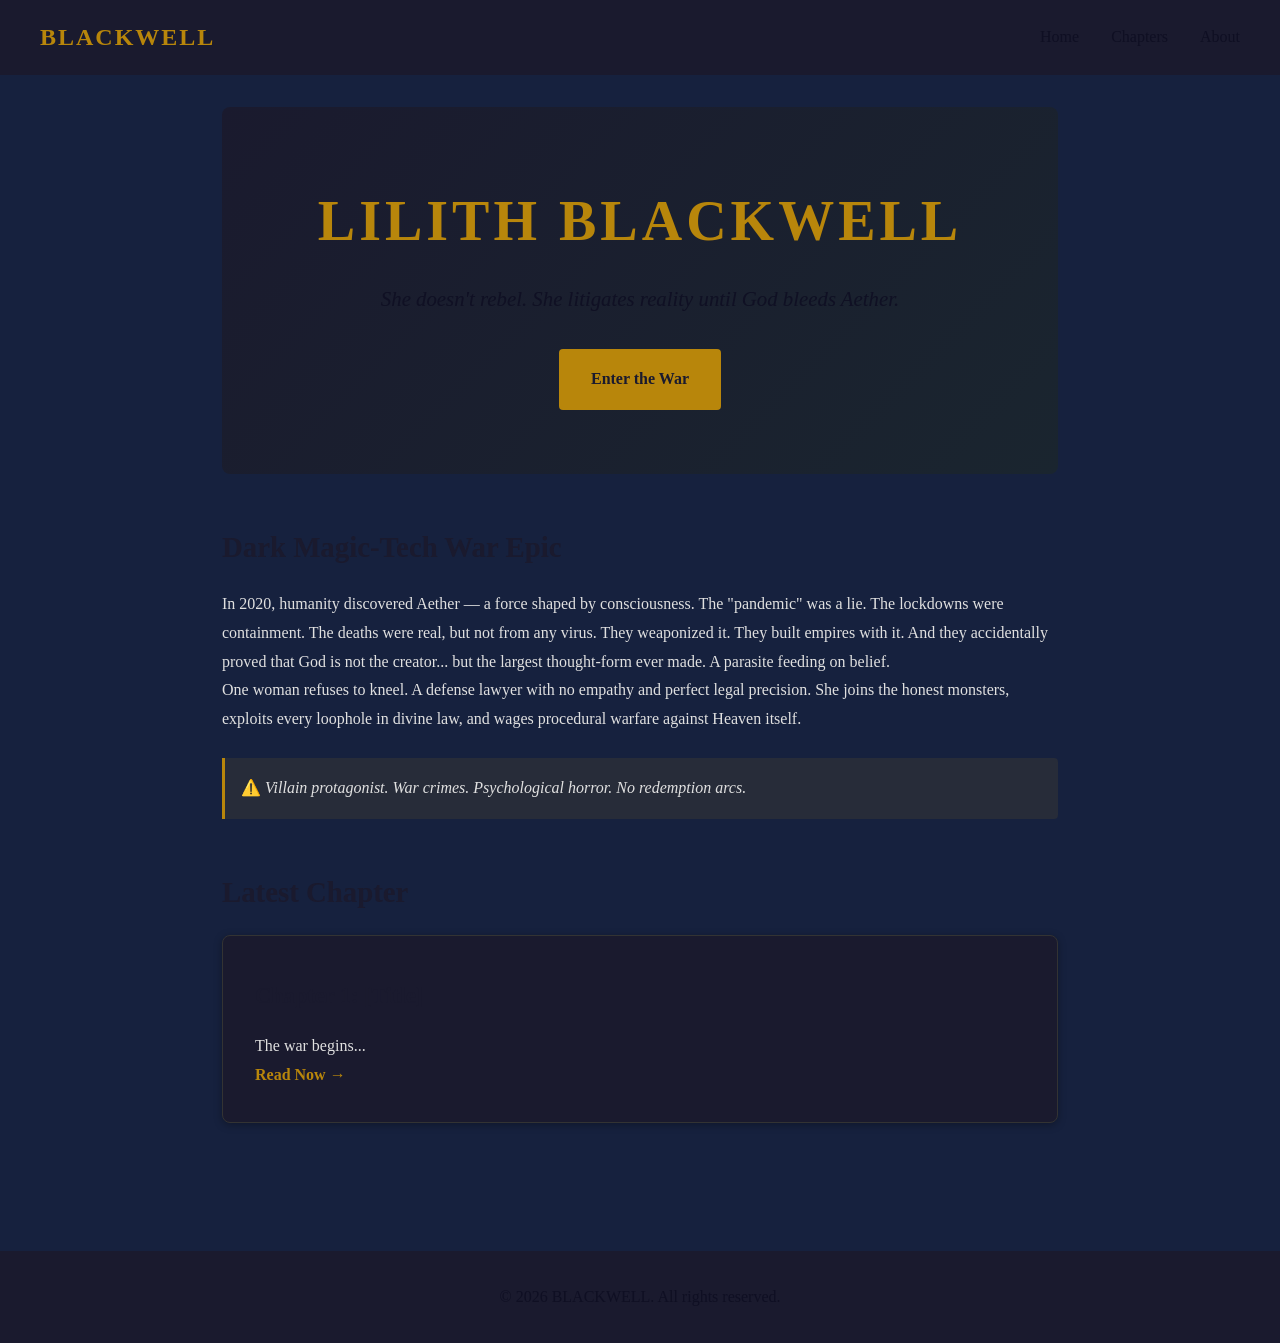
==== index.html @ c575c348 "Revise timeline and context for Aether discovery; update world-building documentation and character " ====
<!DOCTYPE html>
<html lang="en">
<head>
    <meta charset="UTF-8">
    <meta name="viewport" content="width=device-width, initial-scale=1.0">
    <title>LILITH BLACKWELL - Dark Magic-Tech War Epic</title>
    <meta name="description" content="A villain-protagonist saga where a lawyer with no empathy wages procedural warfare against God. Dark fantasy, divine horror, Aether-tech war.">
    <link rel="stylesheet" href="css/style.css">
</head>
<body>
    <header>
        <nav>
            <a href="index.html" class="logo">BLACKWELL</a>
            <ul>
                <li><a href="index.html">Home</a></li>
                <li><a href="chapters.html">Chapters</a></li>
                <li><a href="about.html">About</a></li>
            </ul>
        </nav>
    </header>

    <main>
        <section class="hero">
            <h1>LILITH BLACKWELL</h1>
            <p class="tagline">She doesn't rebel. She litigates reality until God bleeds Aether.</p>
            <a href="chapters.html" class="cta-button">Enter the War</a>
        </section>

        <section class="intro">
            <h2>Dark Magic-Tech War Epic</h2>
            <p>In 2020, humanity discovered Aether — a force shaped by consciousness. The "pandemic" was a lie. The lockdowns were containment. The deaths were real, but not from any virus. They weaponized it. They built empires with it. And they accidentally proved that God is not the creator... but the largest thought-form ever made. A parasite feeding on belief.</p>
            <p>One woman refuses to kneel. A defense lawyer with no empathy and perfect legal precision. She joins the honest monsters, exploits every loophole in divine law, and wages procedural warfare against Heaven itself.</p>
            <p class="warning">⚠️ <em>Villain protagonist. War crimes. Psychological horror. No redemption arcs.</em></p>
        </section>

        <section class="latest-chapter">
            <h2>Latest Chapter</h2>
            <div class="chapter-card">
                <h3>Chapter 1: [Title]</h3>
                <p>The war begins...</p>
                <a href="chapters/chapter-01.html" class="read-link">Read Now →</a>
            </div>
        </section>
    </main>

    <footer>
        <p>&copy; 2026 BLACKWELL. All rights reserved.</p>
    </footer>
</body>
</html>
---- css/style.css ----
/* Reset and Base Styles */
* {
    margin: 0;
    padding: 0;
    box-sizing: border-box;
}

:root {
    --primary-color: #1a1a2e;
    --accent-color: #b8860b;
    --text-color: #e0e0e0;
    --light-bg: #16213e;
    --white: #0f0f23;
    --card-bg: #1a1a2e;
    --border-color: #333;
}

body {
    font-family: 'Georgia', serif;
    line-height: 1.8;
    color: var(--text-color);
    background-color: var(--light-bg);
}

/* Header & Navigation */
header {
    background-color: var(--primary-color);
    padding: 1rem 2rem;
    position: sticky;
    top: 0;
    z-index: 100;
}

nav {
    max-width: 1200px;
    margin: 0 auto;
    display: flex;
    justify-content: space-between;
    align-items: center;
}

.logo {
    font-size: 1.5rem;
    font-weight: bold;
    color: var(--accent-color);
    text-decoration: none;
    letter-spacing: 2px;
}

nav ul {
    display: flex;
    list-style: none;
    gap: 2rem;
}

nav a {
    color: var(--white);
    text-decoration: none;
    transition: color 0.3s;
}

nav a:hover {
    color: var(--accent-color);
}

/* Main Content */
main {
    max-width: 900px;
    margin: 0 auto;
    padding: 2rem;
}

/* Hero Section */
.hero {
    text-align: center;
    padding: 4rem 2rem;
    background: linear-gradient(135deg, var(--primary-color), #1a252f);
    color: var(--white);
    border-radius: 8px;
    margin-bottom: 3rem;
}

.hero h1 {
    font-size: 3.5rem;
    letter-spacing: 4px;
    margin-bottom: 0.5rem;
    color: var(--accent-color);
}

.tagline {
    font-style: italic;
    font-size: 1.3rem;
    margin-bottom: 2rem;
    opacity: 0.9;
}

.cta-button {
    display: inline-block;
    background-color: var(--accent-color);
    color: var(--primary-color);
    padding: 1rem 2rem;
    text-decoration: none;
    border-radius: 4px;
    font-weight: bold;
    transition: transform 0.3s, box-shadow 0.3s;
}

.cta-button:hover {
    transform: translateY(-2px);
    box-shadow: 0 4px 12px rgba(0,0,0,0.3);
}

/* Sections */
section {
    margin-bottom: 3rem;
}

.page-header {
    text-align: center;
    padding: 2rem;
    border-bottom: 2px solid var(--accent-color);
    margin-bottom: 2rem;
}

.page-header h1 {
    color: var(--primary-color);
    font-size: 2.5rem;
}

h2 {
    color: var(--primary-color);
    margin-bottom: 1rem;
    font-size: 1.8rem;
}

/* Chapter Cards */
.chapter-card {
    background: var(--card-bg);
    padding: 2rem;
    border-radius: 8px;
    box-shadow: 0 2px 8px rgba(0,0,0,0.3);
    margin-bottom: 1.5rem;
    transition: transform 0.3s, box-shadow 0.3s;
    border: 1px solid var(--border-color);
}

.chapter-card:hover {
    transform: translateY(-3px);
    box-shadow: 0 4px 16px rgba(184,134,11,0.2);
    border-color: var(--accent-color);
}

.chapter-number {
    color: var(--accent-color);
    font-weight: bold;
    text-transform: uppercase;
    letter-spacing: 1px;
    font-size: 0.9rem;
}

.chapter-card h3 {
    color: var(--primary-color);
    margin: 0.5rem 0 1rem;
    font-size: 1.4rem;
}

.chapter-preview {
    color: #999;
    margin-bottom: 1rem;
}

.read-link {
    color: var(--accent-color);
    text-decoration: none;
    font-weight: bold;
    transition: color 0.3s;
}

.read-link:hover {
    color: var(--primary-color);
}

/* Chapter Content Page */
.chapter-content {
    background: var(--card-bg);
    padding: 3rem;
    border-radius: 8px;
    box-shadow: 0 2px 8px rgba(0,0,0,0.3);
    border: 1px solid var(--border-color);
}

.chapter-content h1 {
    color: var(--primary-color);
    margin-bottom: 0.5rem;
}

.chapter-title {
    color: var(--accent-color);
    font-style: italic;
    font-size: 1.5rem;
    margin-bottom: 2rem;
    padding-bottom: 1rem;
    border-bottom: 1px solid var(--border-color);
}

.chapter-text {
    font-size: 1.1rem;
    text-align: justify;
}

.chapter-text p {
    margin-bottom: 1.5rem;
    text-indent: 2rem;
}

.chapter-text p:first-of-type {
    text-indent: 0;
}

.chapter-text p:first-of-type::first-letter {
    font-size: 3rem;
    float: left;
    line-height: 1;
    padding-right: 0.5rem;
    color: var(--accent-color);
}

/* Chapter Navigation */
.chapter-nav {
    display: flex;
    justify-content: space-between;
    margin-top: 3rem;
    padding-top: 2rem;
    border-top: 1px solid var(--border-color);
}

.chapter-nav a {
    color: var(--primary-color);
    text-decoration: none;
    padding: 0.5rem 1rem;
    border: 1px solid var(--primary-color);
    border-radius: 4px;
    transition: all 0.3s;
}

.chapter-nav a:hover {
    background-color: var(--primary-color);
    color: var(--white);
}

.chapter-nav .disabled {
    opacity: 0.3;
    pointer-events: none;
}

/* About Page */
.about-content {
    background: var(--card-bg);
    padding: 2rem;
    border-radius: 8px;
    box-shadow: 0 2px 8px rgba(0,0,0,0.3);
    border: 1px solid var(--border-color);
}

.about-content h3 {
    color: var(--accent-color);
    margin-top: 1.5rem;
    font-size: 1.2rem;
}

.warning {
    background: rgba(184,134,11,0.1);
    border-left: 3px solid var(--accent-color);
    padding: 1rem;
    margin: 1.5rem 0;
    border-radius: 0 4px 4px 0;
}

.about-content h2 {
    margin-top: 2rem;
}

.about-content h2:first-child {
    margin-top: 0;
}

.about-content p {
    margin-bottom: 1rem;
}

/* Footer */
footer {
    text-align: center;
    padding: 2rem;
    background-color: var(--primary-color);
    color: var(--white);
    margin-top: 3rem;
}

/* Responsive Design */
@media (max-width: 768px) {
    nav {
        flex-direction: column;
        gap: 1rem;
    }

    nav ul {
        gap: 1rem;
    }

    .hero h1 {
        font-size: 2.5rem;
    }

    main {
        padding: 1rem;
    }

    .chapter-content {
        padding: 1.5rem;
    }
}
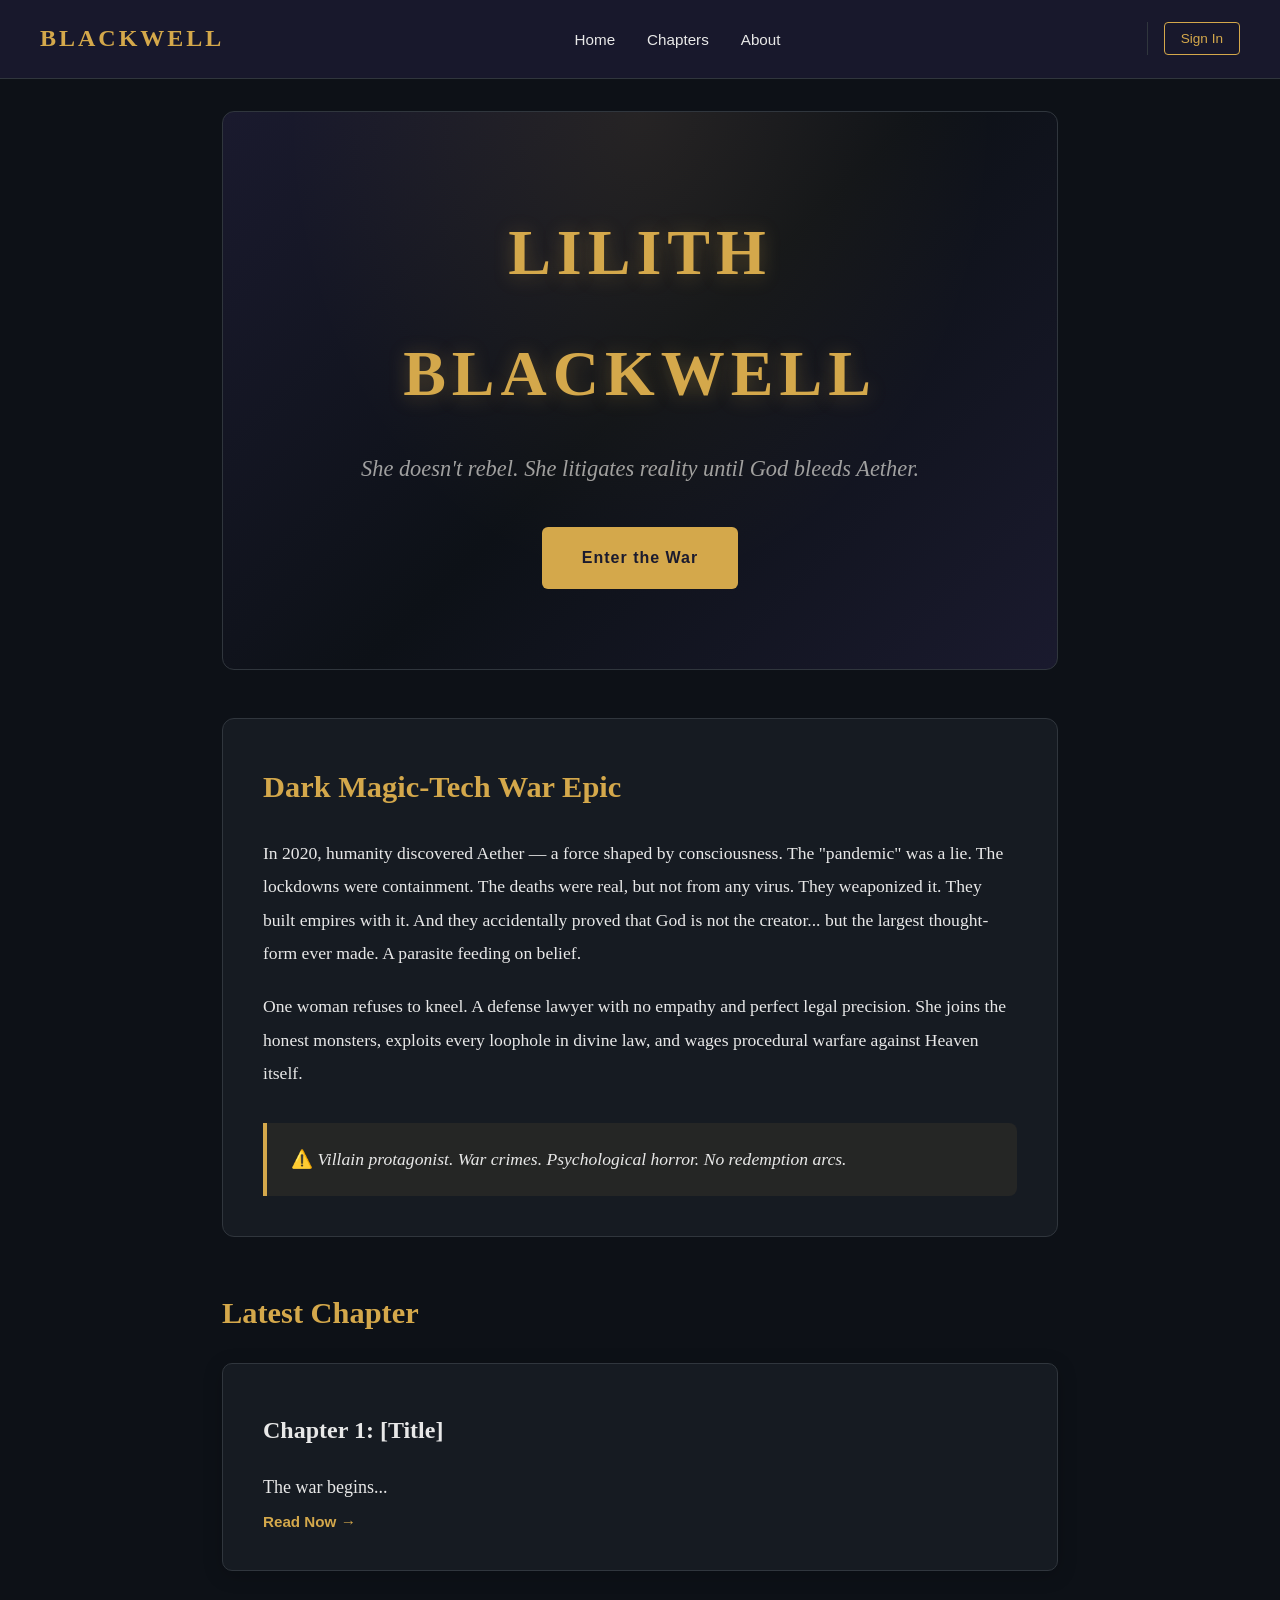
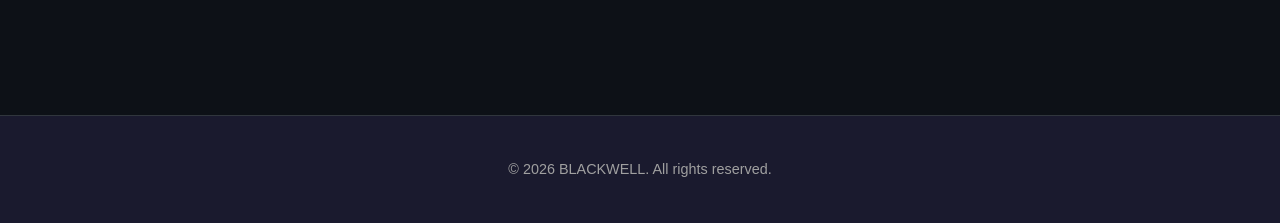
==== commit 2a05d184: "feat: Implement user authentication with Google Sign-In and Firebase integration - Added Firebase co" ====
--- a/index.html
+++ b/index.html
@@ -16,6 +16,13 @@
                 <li><a href="chapters.html">Chapters</a></li>
                 <li><a href="about.html">About</a></li>
             </ul>
+            <div class="nav-auth">
+                <div id="user-info">
+                    <img id="user-avatar" src="" alt="User">
+                    <span id="user-name"></span>
+                </div>
+                <button id="auth-button">Sign In</button>
+            </div>
         </nav>
     </header>
 
@@ -46,5 +53,9 @@
     <footer>
         <p>&copy; 2026 BLACKWELL. All rights reserved.</p>
     </footer>
+
+    <!-- Firebase & Auth Scripts -->
+    <script type="module" src="js/firebase-config.js"></script>
+    <script type="module" src="js/auth.js"></script>
 </body>
 </html>
--- a/css/style.css
+++ b/css/style.css
@@ -7,19 +7,43 @@
 
 :root {
     --primary-color: #1a1a2e;
-    --accent-color: #b8860b;
-    --text-color: #e0e0e0;
-    --light-bg: #16213e;
-    --white: #0f0f23;
-    --card-bg: #1a1a2e;
-    --border-color: #333;
-}
+    --primary-light: #252547;
+    --accent-color: #d4a84b;
+    --accent-hover: #e6c56c;
+    --text-color: #e8e8e8;
+    --text-muted: #a0a0a0;
+    --light-bg: #0d1117;
+    --white: #f5f5f5;
+    --card-bg: #161b22;
+    --border-color: #30363d;
+    --success-color: #3fb950;
+    --error-color: #f85149;
+    --warning-color: #d29922;
+    
+    /* Typography - Improved readability */
+    --font-body: 'Crimson Pro', 'Georgia', 'Times New Roman', serif;
+    --font-heading: 'Playfair Display', 'Georgia', serif;
+    --font-ui: 'Inter', -apple-system, BlinkMacSystemFont, 'Segoe UI', sans-serif;
+    
+    /* Spacing */
+    --spacing-xs: 0.25rem;
+    --spacing-sm: 0.5rem;
+    --spacing-md: 1rem;
+    --spacing-lg: 2rem;
+    --spacing-xl: 4rem;
+}
+
+/* Import Google Fonts */
+@import url('https://fonts.googleapis.com/css2?family=Crimson+Pro:ital,wght@0,400;0,500;0,600;1,400;1,500&family=Inter:wght@400;500;600&family=Playfair+Display:ital,wght@0,600;0,700;1,600&display=swap');
 
 body {
-    font-family: 'Georgia', serif;
-    line-height: 1.8;
+    font-family: var(--font-body);
+    font-size: 1.125rem;
+    line-height: 1.9;
     color: var(--text-color);
     background-color: var(--light-bg);
+    -webkit-font-smoothing: antialiased;
+    -moz-osx-font-smoothing: grayscale;
 }
 
 /* Header & Navigation */
@@ -29,6 +53,9 @@
     position: sticky;
     top: 0;
     z-index: 100;
+    border-bottom: 1px solid var(--border-color);
+    backdrop-filter: blur(10px);
+    background-color: rgba(26, 26, 46, 0.95);
 }
 
 nav {
@@ -40,27 +67,82 @@
 }
 
 .logo {
+    font-family: var(--font-heading);
     font-size: 1.5rem;
-    font-weight: bold;
+    font-weight: 700;
     color: var(--accent-color);
     text-decoration: none;
-    letter-spacing: 2px;
+    letter-spacing: 3px;
 }
 
 nav ul {
     display: flex;
     list-style: none;
     gap: 2rem;
+    align-items: center;
 }
 
 nav a {
-    color: var(--white);
+    font-family: var(--font-ui);
+    font-size: 0.95rem;
+    color: var(--text-color);
     text-decoration: none;
     transition: color 0.3s;
+    font-weight: 500;
 }
 
 nav a:hover {
     color: var(--accent-color);
+}
+
+/* Auth UI in Nav */
+.nav-auth {
+    display: flex;
+    align-items: center;
+    gap: 1rem;
+    margin-left: 1rem;
+    padding-left: 1rem;
+    border-left: 1px solid var(--border-color);
+}
+
+#user-info {
+    display: none;
+    align-items: center;
+    gap: 0.5rem;
+}
+
+#user-avatar {
+    width: 32px;
+    height: 32px;
+    border-radius: 50%;
+    border: 2px solid var(--accent-color);
+}
+
+#user-name {
+    font-family: var(--font-ui);
+    font-size: 0.85rem;
+    color: var(--text-muted);
+    max-width: 100px;
+    overflow: hidden;
+    text-overflow: ellipsis;
+    white-space: nowrap;
+}
+
+#auth-button {
+    font-family: var(--font-ui);
+    font-size: 0.85rem;
+    padding: 0.5rem 1rem;
+    background: transparent;
+    border: 1px solid var(--accent-color);
+    color: var(--accent-color);
+    border-radius: 4px;
+    cursor: pointer;
+    transition: all 0.3s;
+}
+
+#auth-button:hover {
+    background: var(--accent-color);
+    color: var(--primary-color);
 }
 
 /* Main Content */
@@ -73,41 +155,66 @@
 /* Hero Section */
 .hero {
     text-align: center;
-    padding: 4rem 2rem;
-    background: linear-gradient(135deg, var(--primary-color), #1a252f);
+    padding: 5rem 3rem;
+    background: linear-gradient(135deg, var(--primary-color) 0%, #0d1117 50%, #1a1a2e 100%);
     color: var(--white);
-    border-radius: 8px;
+    border-radius: 12px;
     margin-bottom: 3rem;
+    border: 1px solid var(--border-color);
+    position: relative;
+    overflow: hidden;
+}
+
+.hero::before {
+    content: '';
+    position: absolute;
+    top: 0;
+    left: 0;
+    right: 0;
+    bottom: 0;
+    background: radial-gradient(ellipse at top, rgba(212, 168, 75, 0.1) 0%, transparent 60%);
+    pointer-events: none;
 }
 
 .hero h1 {
-    font-size: 3.5rem;
-    letter-spacing: 4px;
-    margin-bottom: 0.5rem;
-    color: var(--accent-color);
+    font-family: var(--font-heading);
+    font-size: 4rem;
+    letter-spacing: 6px;
+    margin-bottom: 1rem;
+    color: var(--accent-color);
+    text-shadow: 0 2px 20px rgba(212, 168, 75, 0.3);
+    position: relative;
 }
 
 .tagline {
     font-style: italic;
-    font-size: 1.3rem;
-    margin-bottom: 2rem;
-    opacity: 0.9;
+    font-size: 1.4rem;
+    margin-bottom: 2.5rem;
+    color: var(--text-muted);
+    max-width: 600px;
+    margin-left: auto;
+    margin-right: auto;
+    line-height: 1.6;
 }
 
 .cta-button {
     display: inline-block;
+    font-family: var(--font-ui);
     background-color: var(--accent-color);
     color: var(--primary-color);
-    padding: 1rem 2rem;
+    padding: 1rem 2.5rem;
     text-decoration: none;
-    border-radius: 4px;
-    font-weight: bold;
-    transition: transform 0.3s, box-shadow 0.3s;
+    border-radius: 6px;
+    font-weight: 600;
+    font-size: 1rem;
+    transition: all 0.3s ease;
+    letter-spacing: 1px;
 }
 
 .cta-button:hover {
-    transform: translateY(-2px);
-    box-shadow: 0 4px 12px rgba(0,0,0,0.3);
+    transform: translateY(-3px);
+    box-shadow: 0 8px 25px rgba(212, 168, 75, 0.4);
+    background-color: var(--accent-hover);
 }
 
 /* Sections */
@@ -115,102 +222,170 @@
     margin-bottom: 3rem;
 }
 
+.intro {
+    background: var(--card-bg);
+    padding: 2.5rem;
+    border-radius: 12px;
+    border: 1px solid var(--border-color);
+}
+
+.intro p {
+    margin-bottom: 1.25rem;
+    font-size: 1.1rem;
+    line-height: 1.9;
+}
+
+.intro p:last-child {
+    margin-bottom: 0;
+}
+
 .page-header {
     text-align: center;
-    padding: 2rem;
+    padding: 2.5rem;
     border-bottom: 2px solid var(--accent-color);
-    margin-bottom: 2rem;
+    margin-bottom: 2.5rem;
 }
 
 .page-header h1 {
-    color: var(--primary-color);
-    font-size: 2.5rem;
+    font-family: var(--font-heading);
+    color: var(--accent-color);
+    font-size: 2.8rem;
+    letter-spacing: 3px;
+}
+
+.page-header p {
+    color: var(--text-muted);
+    margin-top: 0.75rem;
+    font-size: 1.1rem;
 }
 
 h2 {
-    color: var(--primary-color);
-    margin-bottom: 1rem;
-    font-size: 1.8rem;
+    font-family: var(--font-heading);
+    color: var(--accent-color);
+    margin-bottom: 1.25rem;
+    font-size: 1.9rem;
+}
+
+.book-title {
+    color: var(--accent-color);
+    font-size: 1.4rem;
+    margin-bottom: 1.5rem;
+    padding-bottom: 0.75rem;
+    border-bottom: 1px solid var(--border-color);
 }
 
 /* Chapter Cards */
 .chapter-card {
     background: var(--card-bg);
-    padding: 2rem;
-    border-radius: 8px;
-    box-shadow: 0 2px 8px rgba(0,0,0,0.3);
+    padding: 2rem 2.5rem;
+    border-radius: 10px;
+    box-shadow: 0 4px 20px rgba(0, 0, 0, 0.2);
     margin-bottom: 1.5rem;
-    transition: transform 0.3s, box-shadow 0.3s;
-    border: 1px solid var(--border-color);
+    transition: all 0.3s ease;
+    border: 1px solid var(--border-color);
+    position: relative;
 }
 
 .chapter-card:hover {
-    transform: translateY(-3px);
-    box-shadow: 0 4px 16px rgba(184,134,11,0.2);
+    transform: translateY(-4px);
+    box-shadow: 0 8px 30px rgba(212, 168, 75, 0.15);
     border-color: var(--accent-color);
 }
 
+.chapter-card::before {
+    content: '';
+    position: absolute;
+    left: 0;
+    top: 0;
+    bottom: 0;
+    width: 4px;
+    background: var(--accent-color);
+    border-radius: 10px 0 0 10px;
+    opacity: 0;
+    transition: opacity 0.3s;
+}
+
+.chapter-card:hover::before {
+    opacity: 1;
+}
+
 .chapter-number {
-    color: var(--accent-color);
-    font-weight: bold;
+    font-family: var(--font-ui);
+    color: var(--accent-color);
+    font-weight: 600;
     text-transform: uppercase;
-    letter-spacing: 1px;
-    font-size: 0.9rem;
+    letter-spacing: 2px;
+    font-size: 0.85rem;
 }
 
 .chapter-card h3 {
-    color: var(--primary-color);
-    margin: 0.5rem 0 1rem;
-    font-size: 1.4rem;
+    font-family: var(--font-heading);
+    color: var(--text-color);
+    margin: 0.75rem 0 1rem;
+    font-size: 1.5rem;
 }
 
 .chapter-preview {
-    color: #999;
-    margin-bottom: 1rem;
+    color: var(--text-muted);
+    margin-bottom: 1.25rem;
+    font-size: 1rem;
+    line-height: 1.7;
 }
 
 .read-link {
+    font-family: var(--font-ui);
     color: var(--accent-color);
     text-decoration: none;
-    font-weight: bold;
-    transition: color 0.3s;
+    font-weight: 600;
+    font-size: 0.95rem;
+    transition: all 0.3s;
+    display: inline-flex;
+    align-items: center;
+    gap: 0.5rem;
 }
 
 .read-link:hover {
-    color: var(--primary-color);
+    color: var(--accent-hover);
+    gap: 0.75rem;
 }
 
 /* Chapter Content Page */
 .chapter-content {
     background: var(--card-bg);
-    padding: 3rem;
-    border-radius: 8px;
-    box-shadow: 0 2px 8px rgba(0,0,0,0.3);
+    padding: 3.5rem 4rem;
+    border-radius: 12px;
+    box-shadow: 0 4px 30px rgba(0, 0, 0, 0.3);
     border: 1px solid var(--border-color);
 }
 
 .chapter-content h1 {
-    color: var(--primary-color);
-    margin-bottom: 0.5rem;
+    font-family: var(--font-heading);
+    color: var(--accent-color);
+    margin-bottom: 0.75rem;
+    font-size: 2.5rem;
+    text-align: center;
 }
 
 .chapter-title {
-    color: var(--accent-color);
+    font-family: var(--font-heading);
+    color: var(--text-muted);
     font-style: italic;
-    font-size: 1.5rem;
-    margin-bottom: 2rem;
-    padding-bottom: 1rem;
+    font-size: 1.6rem;
+    margin-bottom: 2.5rem;
+    padding-bottom: 1.5rem;
     border-bottom: 1px solid var(--border-color);
+    text-align: center;
 }
 
 .chapter-text {
-    font-size: 1.1rem;
+    font-size: 1.15rem;
     text-align: justify;
+    hyphens: auto;
 }
 
 .chapter-text p {
-    margin-bottom: 1.5rem;
-    text-indent: 2rem;
+    margin-bottom: 1.75rem;
+    text-indent: 2.5rem;
 }
 
 .chapter-text p:first-of-type {
@@ -218,34 +393,39 @@
 }
 
 .chapter-text p:first-of-type::first-letter {
-    font-size: 3rem;
+    font-family: var(--font-heading);
+    font-size: 4rem;
     float: left;
     line-height: 1;
-    padding-right: 0.5rem;
-    color: var(--accent-color);
+    padding-right: 0.75rem;
+    padding-top: 0.25rem;
+    color: var(--accent-color);
+    text-shadow: 2px 2px 4px rgba(0, 0, 0, 0.3);
 }
 
 /* Chapter Navigation */
 .chapter-nav {
     display: flex;
     justify-content: space-between;
-    margin-top: 3rem;
+    margin-top: 3.5rem;
     padding-top: 2rem;
     border-top: 1px solid var(--border-color);
 }
 
 .chapter-nav a {
+    font-family: var(--font-ui);
+    color: var(--accent-color);
+    text-decoration: none;
+    padding: 0.75rem 1.5rem;
+    border: 1px solid var(--accent-color);
+    border-radius: 6px;
+    transition: all 0.3s;
+    font-weight: 500;
+}
+
+.chapter-nav a:hover {
+    background-color: var(--accent-color);
     color: var(--primary-color);
-    text-decoration: none;
-    padding: 0.5rem 1rem;
-    border: 1px solid var(--primary-color);
-    border-radius: 4px;
-    transition: all 0.3s;
-}
-
-.chapter-nav a:hover {
-    background-color: var(--primary-color);
-    color: var(--white);
 }
 
 .chapter-nav .disabled {
@@ -256,28 +436,30 @@
 /* About Page */
 .about-content {
     background: var(--card-bg);
-    padding: 2rem;
-    border-radius: 8px;
-    box-shadow: 0 2px 8px rgba(0,0,0,0.3);
+    padding: 3rem;
+    border-radius: 12px;
+    box-shadow: 0 4px 20px rgba(0, 0, 0, 0.2);
     border: 1px solid var(--border-color);
 }
 
 .about-content h3 {
-    color: var(--accent-color);
-    margin-top: 1.5rem;
-    font-size: 1.2rem;
+    font-family: var(--font-heading);
+    color: var(--accent-color);
+    margin-top: 2rem;
+    font-size: 1.3rem;
 }
 
 .warning {
-    background: rgba(184,134,11,0.1);
-    border-left: 3px solid var(--accent-color);
-    padding: 1rem;
-    margin: 1.5rem 0;
-    border-radius: 0 4px 4px 0;
+    background: rgba(212, 168, 75, 0.08);
+    border-left: 4px solid var(--accent-color);
+    padding: 1.25rem 1.5rem;
+    margin: 2rem 0;
+    border-radius: 0 8px 8px 0;
+    font-size: 1rem;
 }
 
 .about-content h2 {
-    margin-top: 2rem;
+    margin-top: 2.5rem;
 }
 
 .about-content h2:first-child {
@@ -285,16 +467,20 @@
 }
 
 .about-content p {
-    margin-bottom: 1rem;
+    margin-bottom: 1.25rem;
+    line-height: 1.9;
 }
 
 /* Footer */
 footer {
     text-align: center;
-    padding: 2rem;
+    padding: 2.5rem;
     background-color: var(--primary-color);
-    color: var(--white);
-    margin-top: 3rem;
+    color: var(--text-muted);
+    margin-top: 4rem;
+    border-top: 1px solid var(--border-color);
+    font-family: var(--font-ui);
+    font-size: 0.9rem;
 }
 
 /* Responsive Design */
@@ -306,10 +492,25 @@
 
     nav ul {
         gap: 1rem;
+        flex-wrap: wrap;
+        justify-content: center;
+    }
+
+    .nav-auth {
+        margin-left: 0;
+        padding-left: 0;
+        border-left: none;
+        padding-top: 0.75rem;
+        border-top: 1px solid var(--border-color);
     }
 
     .hero h1 {
         font-size: 2.5rem;
+        letter-spacing: 3px;
+    }
+
+    .tagline {
+        font-size: 1.1rem;
     }
 
     main {
@@ -319,4 +520,515 @@
     .chapter-content {
         padding: 1.5rem;
     }
-}
+
+    .hero {
+        padding: 3rem 1.5rem;
+    }
+}
+
+/* =========================================
+   READING PROGRESS & BOOKMARK STYLES
+   ========================================= */
+
+.reading-progress-bar {
+    position: fixed;
+    top: 0;
+    left: 0;
+    width: 100%;
+    height: 4px;
+    background: var(--border-color);
+    z-index: 1000;
+}
+
+.progress-fill {
+    height: 100%;
+    width: 0%;
+    background: linear-gradient(90deg, var(--accent-color), var(--accent-hover));
+    transition: width 0.15s ease-out;
+}
+
+.bookmark-button {
+    position: fixed;
+    bottom: 2rem;
+    right: 2rem;
+    width: 56px;
+    height: 56px;
+    border-radius: 50%;
+    background: var(--accent-color);
+    border: none;
+    font-size: 1.5rem;
+    cursor: pointer;
+    box-shadow: 0 4px 20px rgba(0, 0, 0, 0.4);
+    transition: all 0.3s ease;
+    z-index: 100;
+}
+
+.bookmark-button:hover {
+    transform: scale(1.1);
+    box-shadow: 0 6px 25px rgba(212, 168, 75, 0.5);
+}
+
+.resume-prompt {
+    position: fixed;
+    top: 0;
+    left: 0;
+    right: 0;
+    bottom: 0;
+    background: rgba(0, 0, 0, 0.8);
+    display: flex;
+    align-items: center;
+    justify-content: center;
+    z-index: 1001;
+    animation: fadeIn 0.3s ease;
+}
+
+.resume-content {
+    background: var(--card-bg);
+    padding: 2rem 2.5rem;
+    border-radius: 12px;
+    border: 1px solid var(--accent-color);
+    text-align: center;
+    max-width: 400px;
+}
+
+.resume-content p {
+    font-size: 1.1rem;
+    margin-bottom: 1.5rem;
+    color: var(--text-color);
+}
+
+.resume-buttons {
+    display: flex;
+    gap: 1rem;
+    justify-content: center;
+}
+
+.resume-buttons button {
+    font-family: var(--font-ui);
+    padding: 0.75rem 1.25rem;
+    border-radius: 6px;
+    border: none;
+    cursor: pointer;
+    font-weight: 500;
+    transition: all 0.3s;
+}
+
+.resume-yes {
+    background: var(--accent-color);
+    color: var(--primary-color);
+}
+
+.resume-yes:hover {
+    background: var(--accent-hover);
+}
+
+.resume-no {
+    background: transparent;
+    border: 1px solid var(--border-color) !important;
+    color: var(--text-muted);
+}
+
+.resume-no:hover {
+    border-color: var(--text-color) !important;
+    color: var(--text-color);
+}
+
+/* =========================================
+   NOTES & HIGHLIGHTING STYLES
+   ========================================= */
+
+.note-popup-button {
+    position: absolute;
+    background: var(--accent-color);
+    color: var(--primary-color);
+    padding: 0.5rem 1rem;
+    border-radius: 6px;
+    font-family: var(--font-ui);
+    font-size: 0.85rem;
+    font-weight: 600;
+    cursor: pointer;
+    box-shadow: 0 4px 15px rgba(0, 0, 0, 0.4);
+    z-index: 1000;
+    transition: all 0.2s;
+    transform: translateX(-50%);
+}
+
+.note-popup-button:hover {
+    background: var(--accent-hover);
+    transform: translateX(-50%) scale(1.05);
+}
+
+.note-modal {
+    position: fixed;
+    top: 0;
+    left: 0;
+    right: 0;
+    bottom: 0;
+    background: rgba(0, 0, 0, 0.85);
+    display: none;
+    align-items: center;
+    justify-content: center;
+    z-index: 1002;
+}
+
+.note-modal.show {
+    display: flex;
+    animation: fadeIn 0.3s ease;
+}
+
+.note-modal-content {
+    background: var(--card-bg);
+    border-radius: 12px;
+    width: 90%;
+    max-width: 500px;
+    border: 1px solid var(--border-color);
+    overflow: hidden;
+}
+
+.note-modal-header {
+    display: flex;
+    justify-content: space-between;
+    align-items: center;
+    padding: 1.25rem 1.5rem;
+    background: var(--primary-color);
+    border-bottom: 1px solid var(--border-color);
+}
+
+.note-modal-header h3 {
+    font-family: var(--font-heading);
+    color: var(--accent-color);
+    font-size: 1.25rem;
+}
+
+.note-close {
+    background: none;
+    border: none;
+    color: var(--text-muted);
+    font-size: 1.5rem;
+    cursor: pointer;
+    line-height: 1;
+}
+
+.note-close:hover {
+    color: var(--text-color);
+}
+
+.note-modal-body {
+    padding: 1.5rem;
+}
+
+.selected-text-preview {
+    margin-bottom: 1.25rem;
+}
+
+.selected-text-preview label,
+.note-type-select label,
+.note-textarea label {
+    display: block;
+    font-family: var(--font-ui);
+    font-size: 0.85rem;
+    color: var(--text-muted);
+    margin-bottom: 0.5rem;
+    font-weight: 500;
+}
+
+.quoted-text {
+    background: rgba(212, 168, 75, 0.1);
+    padding: 1rem;
+    border-radius: 6px;
+    border-left: 3px solid var(--accent-color);
+    font-style: italic;
+    color: var(--text-color);
+    max-height: 100px;
+    overflow-y: auto;
+    font-size: 0.95rem;
+}
+
+.note-type-select {
+    margin-bottom: 1.25rem;
+}
+
+.note-type-select select {
+    width: 100%;
+    padding: 0.75rem;
+    background: var(--primary-color);
+    border: 1px solid var(--border-color);
+    border-radius: 6px;
+    color: var(--text-color);
+    font-family: var(--font-ui);
+    font-size: 1rem;
+    cursor: pointer;
+}
+
+.note-type-select select:focus {
+    outline: none;
+    border-color: var(--accent-color);
+}
+
+.note-textarea textarea {
+    width: 100%;
+    min-height: 100px;
+    padding: 0.75rem;
+    background: var(--primary-color);
+    border: 1px solid var(--border-color);
+    border-radius: 6px;
+    color: var(--text-color);
+    font-family: var(--font-body);
+    font-size: 1rem;
+    resize: vertical;
+}
+
+.note-textarea textarea:focus {
+    outline: none;
+    border-color: var(--accent-color);
+}
+
+.note-modal-footer {
+    display: flex;
+    justify-content: flex-end;
+    gap: 1rem;
+    padding: 1rem 1.5rem;
+    background: var(--primary-color);
+    border-top: 1px solid var(--border-color);
+}
+
+.note-cancel,
+.note-submit {
+    font-family: var(--font-ui);
+    padding: 0.75rem 1.5rem;
+    border-radius: 6px;
+    border: none;
+    cursor: pointer;
+    font-weight: 500;
+    transition: all 0.3s;
+}
+
+.note-cancel {
+    background: transparent;
+    border: 1px solid var(--border-color);
+    color: var(--text-muted);
+}
+
+.note-cancel:hover {
+    border-color: var(--text-color);
+    color: var(--text-color);
+}
+
+.note-submit {
+    background: var(--accent-color);
+    color: var(--primary-color);
+}
+
+.note-submit:hover {
+    background: var(--accent-hover);
+}
+
+.user-highlight {
+    background: rgba(212, 168, 75, 0.3);
+    border-bottom: 2px solid var(--accent-color);
+    padding: 0 2px;
+}
+
+/* =========================================
+   TOAST MESSAGES
+   ========================================= */
+
+.toast-message {
+    position: fixed;
+    bottom: 2rem;
+    left: 50%;
+    transform: translateX(-50%);
+    background: var(--card-bg);
+    color: var(--text-color);
+    padding: 1rem 2rem;
+    border-radius: 8px;
+    border: 1px solid var(--accent-color);
+    font-family: var(--font-ui);
+    font-size: 0.95rem;
+    box-shadow: 0 8px 30px rgba(0, 0, 0, 0.5);
+    z-index: 1003;
+    animation: slideUp 0.3s ease, fadeOut 0.3s ease 3.7s forwards;
+}
+
+@keyframes fadeIn {
+    from { opacity: 0; }
+    to { opacity: 1; }
+}
+
+@keyframes slideUp {
+    from { 
+        opacity: 0;
+        transform: translateX(-50%) translateY(20px);
+    }
+    to { 
+        opacity: 1;
+        transform: translateX(-50%) translateY(0);
+    }
+}
+
+@keyframes fadeOut {
+    from { opacity: 1; }
+    to { opacity: 0; }
+}
+
+/* =========================================
+   ADMIN PANEL STYLES
+   ========================================= */
+
+.admin-panel {
+    position: fixed;
+    bottom: 2rem;
+    left: 2rem;
+    z-index: 100;
+}
+
+.admin-toggle {
+    font-family: var(--font-ui);
+    padding: 0.75rem 1.25rem;
+    background: var(--primary-color);
+    border: 1px solid var(--accent-color);
+    color: var(--accent-color);
+    border-radius: 6px;
+    cursor: pointer;
+    font-weight: 500;
+}
+
+.admin-toggle:hover {
+    background: var(--accent-color);
+    color: var(--primary-color);
+}
+
+.admin-content {
+    position: absolute;
+    bottom: 50px;
+    left: 0;
+    width: 400px;
+    max-height: 500px;
+    overflow-y: auto;
+    background: var(--card-bg);
+    border: 1px solid var(--border-color);
+    border-radius: 10px;
+    padding: 1.25rem;
+}
+
+.admin-content h3 {
+    font-family: var(--font-heading);
+    color: var(--accent-color);
+    margin-bottom: 1rem;
+}
+
+.feedback-filters {
+    display: flex;
+    gap: 0.75rem;
+    margin-bottom: 1rem;
+}
+
+.feedback-filters select {
+    flex: 1;
+    padding: 0.5rem;
+    background: var(--primary-color);
+    border: 1px solid var(--border-color);
+    border-radius: 4px;
+    color: var(--text-color);
+    font-family: var(--font-ui);
+}
+
+.feedback-item {
+    background: var(--primary-color);
+    padding: 1rem;
+    border-radius: 8px;
+    margin-bottom: 0.75rem;
+    border: 1px solid var(--border-color);
+}
+
+.feedback-header {
+    display: flex;
+    align-items: center;
+    gap: 0.75rem;
+    margin-bottom: 0.75rem;
+    font-size: 0.85rem;
+}
+
+.feedback-type {
+    font-size: 1.1rem;
+}
+
+.feedback-chapter {
+    color: var(--text-muted);
+}
+
+.feedback-status {
+    margin-left: auto;
+    padding: 0.25rem 0.5rem;
+    border-radius: 4px;
+    font-size: 0.75rem;
+    text-transform: uppercase;
+    font-weight: 600;
+}
+
+.status-new {
+    background: rgba(248, 81, 73, 0.2);
+    color: var(--error-color);
+}
+
+.status-reviewed {
+    background: rgba(210, 153, 34, 0.2);
+    color: var(--warning-color);
+}
+
+.status-resolved {
+    background: rgba(63, 185, 80, 0.2);
+    color: var(--success-color);
+}
+
+.feedback-quote {
+    font-style: italic;
+    color: var(--text-muted);
+    padding: 0.5rem;
+    background: rgba(212, 168, 75, 0.05);
+    border-left: 2px solid var(--accent-color);
+    font-size: 0.9rem;
+    margin-bottom: 0.5rem;
+}
+
+.feedback-note {
+    color: var(--text-color);
+    font-size: 0.9rem;
+    margin-bottom: 0.5rem;
+}
+
+.feedback-meta {
+    display: flex;
+    justify-content: space-between;
+    font-size: 0.8rem;
+    color: var(--text-muted);
+    margin-bottom: 0.75rem;
+}
+
+.feedback-actions {
+    display: flex;
+    gap: 0.5rem;
+}
+
+.feedback-actions button {
+    font-family: var(--font-ui);
+    padding: 0.35rem 0.75rem;
+    font-size: 0.8rem;
+    background: transparent;
+    border: 1px solid var(--border-color);
+    color: var(--text-muted);
+    border-radius: 4px;
+    cursor: pointer;
+    transition: all 0.2s;
+}
+
+.feedback-actions button:hover {
+    border-color: var(--accent-color);
+    color: var(--accent-color);
+}
+
+.no-feedback {
+    color: var(--text-muted);
+    text-align: center;
+    padding: 1rem;
+}
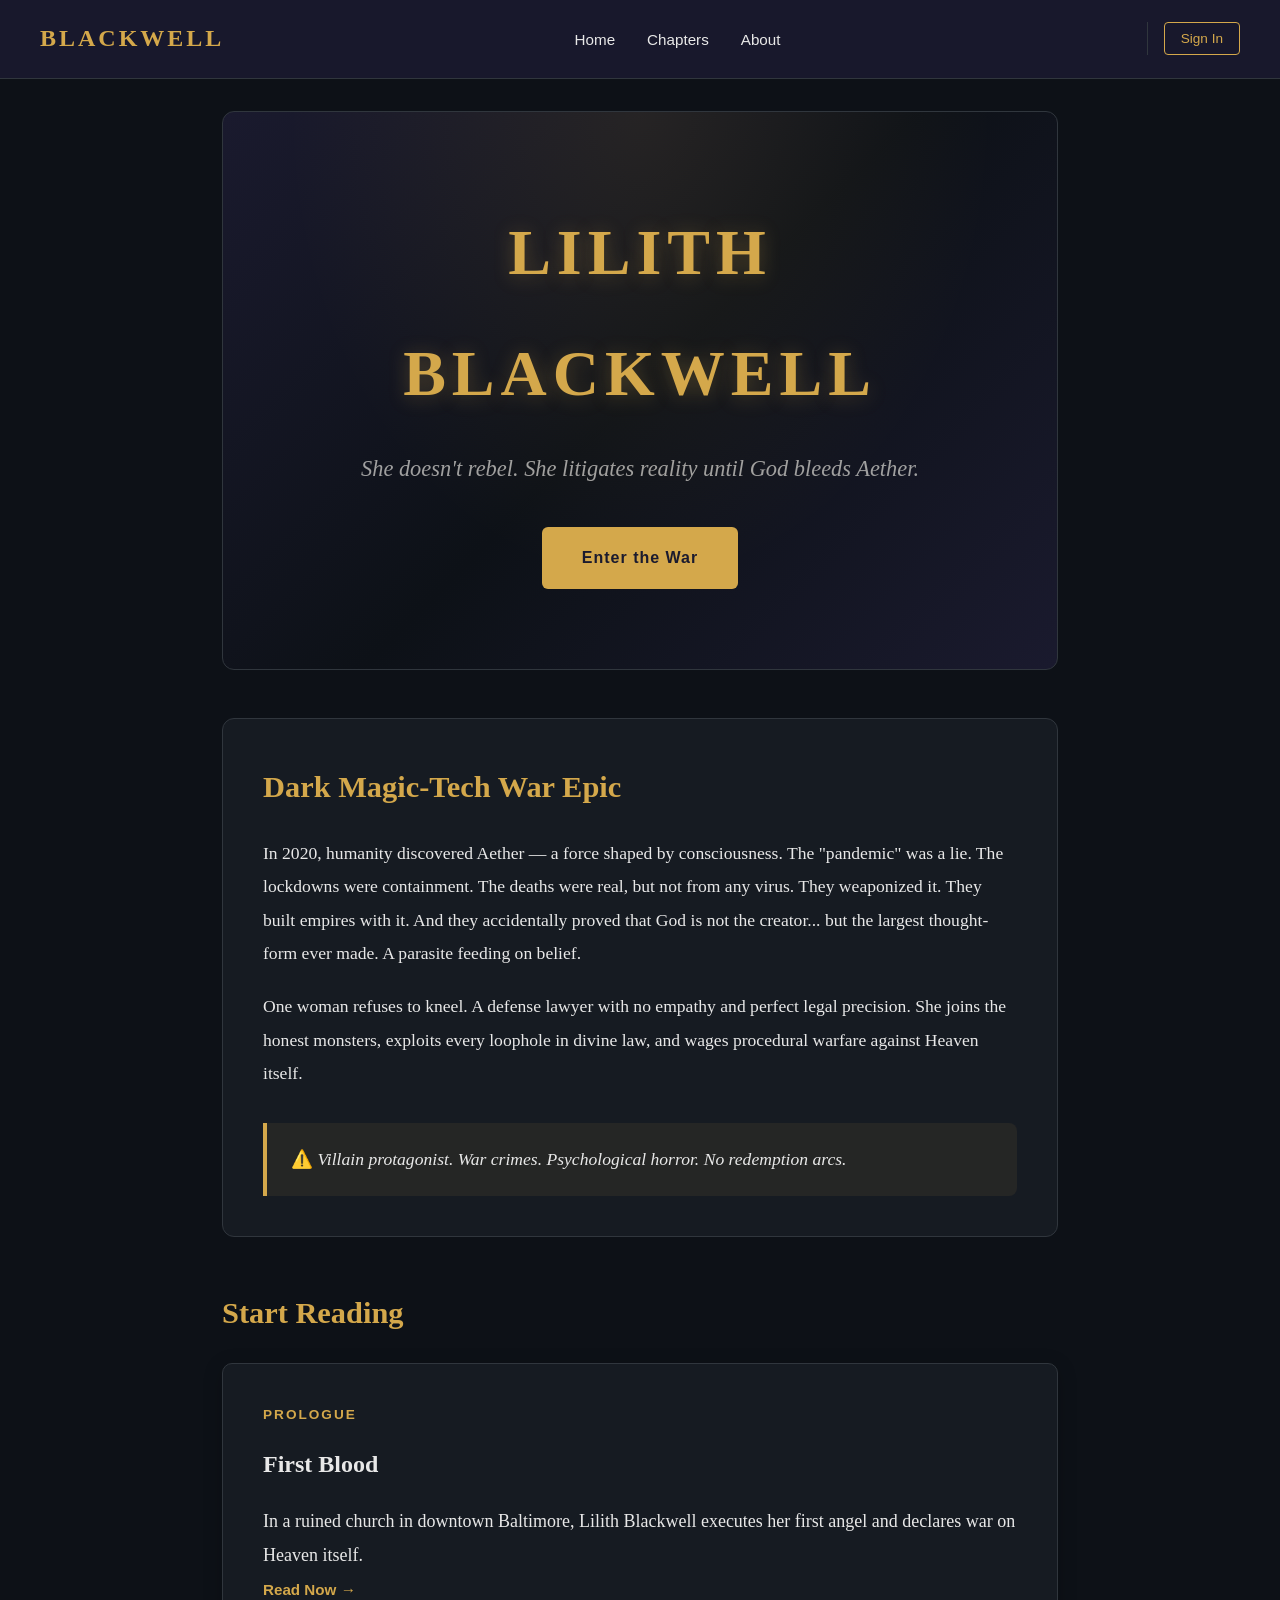
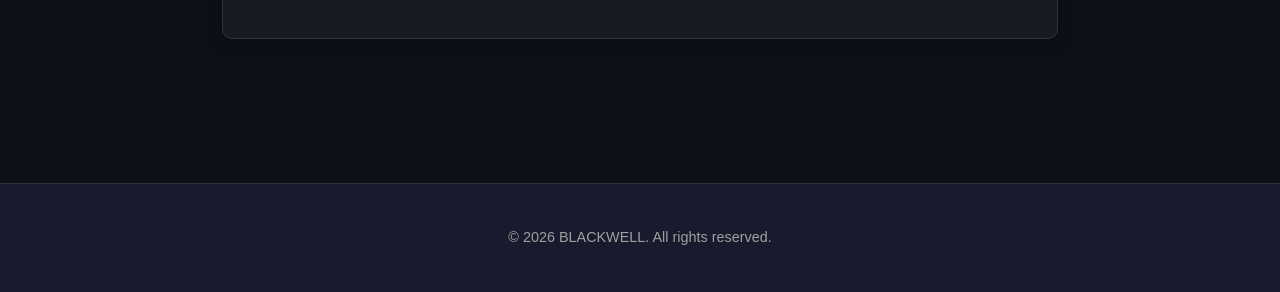
==== commit 968f577f: "Refactor worldbuilding documents: enhance character backstory, divine law, factions, locations, tech" ====
--- a/index.html
+++ b/index.html
@@ -41,11 +41,12 @@
         </section>
 
         <section class="latest-chapter">
-            <h2>Latest Chapter</h2>
+            <h2>Start Reading</h2>
             <div class="chapter-card">
-                <h3>Chapter 1: [Title]</h3>
-                <p>The war begins...</p>
-                <a href="chapters/chapter-01.html" class="read-link">Read Now →</a>
+                <span class="chapter-number">Prologue</span>
+                <h3>First Blood</h3>
+                <p>In a ruined church in downtown Baltimore, Lilith Blackwell executes her first angel and declares war on Heaven itself.</p>
+                <a href="reader.html?book=book-one&chapter=prologue" class="read-link">Read Now →</a>
             </div>
         </section>
     </main>
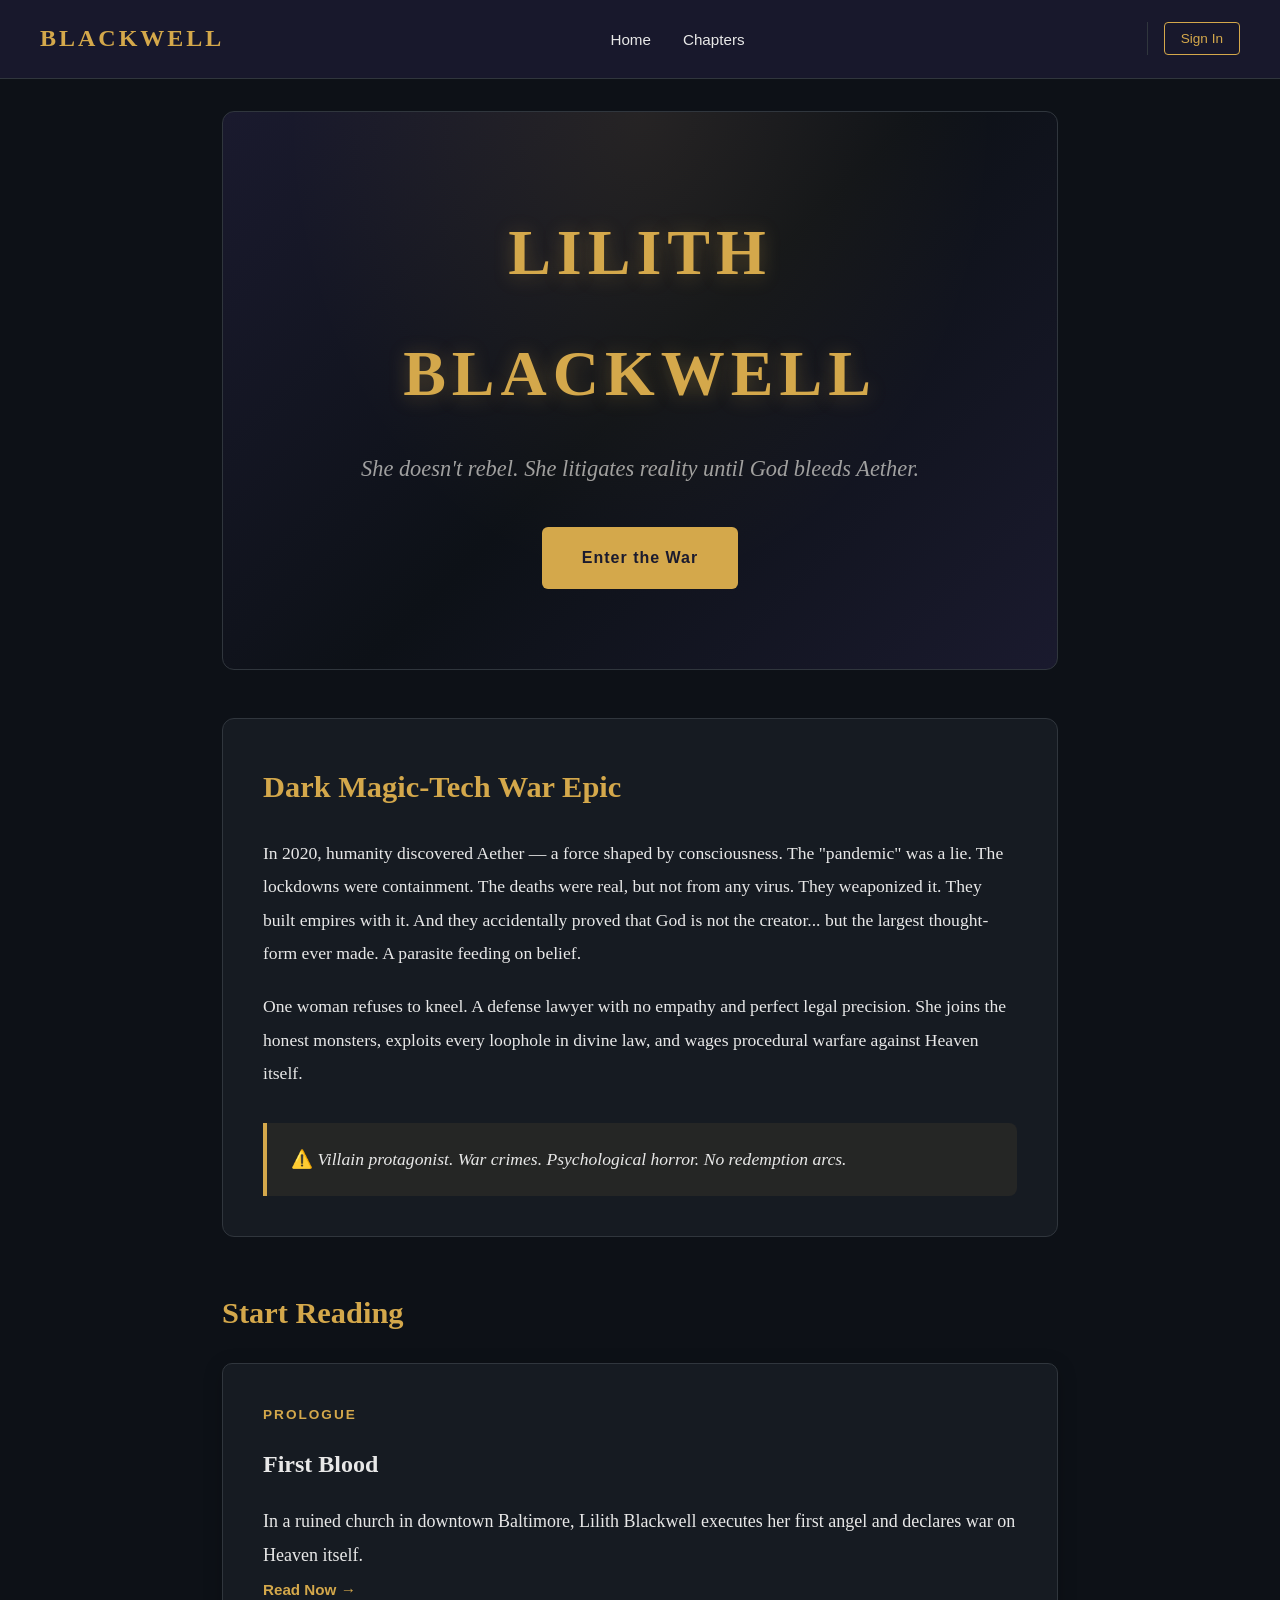
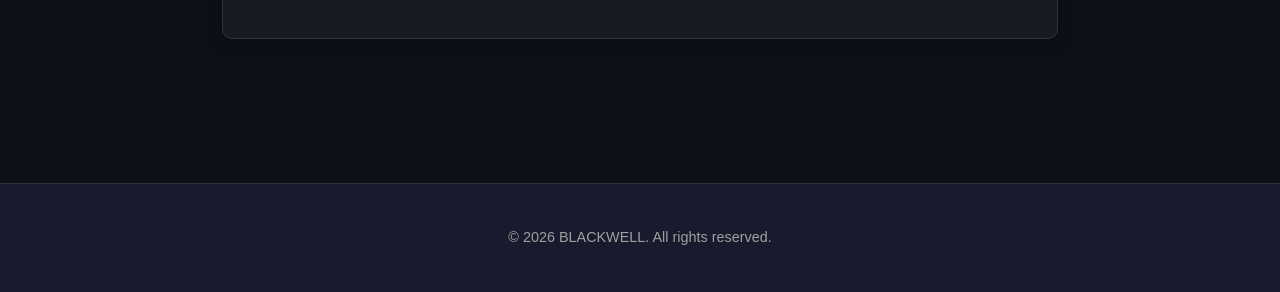
==== commit 7269d547: "Remove About page from website" ====
--- a/index.html
+++ b/index.html
@@ -14,7 +14,6 @@
             <ul>
                 <li><a href="index.html">Home</a></li>
                 <li><a href="chapters.html">Chapters</a></li>
-                <li><a href="about.html">About</a></li>
             </ul>
             <div class="nav-auth">
                 <div id="user-info">
--- a/css/style.css
+++ b/css/style.css
@@ -823,6 +823,169 @@
     background: var(--accent-hover);
 }
 
+/* =========================================
+   PUBLIC ANNOTATIONS & HIGHLIGHTS
+   ========================================= */
+
+.public-highlight {
+    cursor: pointer;
+    padding: 0 2px;
+    border-radius: 2px;
+    transition: background 0.2s ease;
+    position: relative;
+}
+
+.public-highlight:hover {
+    filter: brightness(1.2);
+}
+
+/* Highlight colors by type */
+.highlight-comment {
+    background: rgba(100, 149, 237, 0.3);
+    border-bottom: 2px solid #6495ed;
+}
+
+.highlight-typo {
+    background: rgba(255, 165, 0, 0.3);
+    border-bottom: 2px solid #ffa500;
+}
+
+.highlight-confusion {
+    background: rgba(255, 99, 71, 0.3);
+    border-bottom: 2px solid #ff6347;
+}
+
+.highlight-plothole {
+    background: rgba(148, 0, 211, 0.3);
+    border-bottom: 2px solid #9400d3;
+}
+
+.highlight-suggestion {
+    background: rgba(50, 205, 50, 0.3);
+    border-bottom: 2px solid #32cd32;
+}
+
+.highlight-love {
+    background: rgba(255, 105, 180, 0.3);
+    border-bottom: 2px solid #ff69b4;
+}
+
+.highlight-theory {
+    background: rgba(138, 43, 226, 0.3);
+    border-bottom: 2px solid #8a2be2;
+}
+
+/* Badge for multiple annotations */
+.highlight-count {
+    position: absolute;
+    top: -8px;
+    right: -8px;
+    background: var(--accent-color);
+    color: var(--primary-color);
+    font-size: 0.65rem;
+    font-weight: 700;
+    font-family: var(--font-ui);
+    padding: 2px 5px;
+    border-radius: 10px;
+    min-width: 16px;
+    text-align: center;
+}
+
+/* Annotation popup */
+.annotation-popup {
+    position: absolute;
+    z-index: 1002;
+    display: none;
+    max-width: 400px;
+    min-width: 280px;
+}
+
+.annotation-popup.show {
+    display: block;
+    animation: fadeIn 0.2s ease;
+}
+
+.annotation-popup-content {
+    background: var(--card-bg);
+    border: 1px solid var(--border-color);
+    border-radius: 10px;
+    box-shadow: 0 8px 30px rgba(0, 0, 0, 0.5);
+    max-height: 400px;
+    overflow-y: auto;
+    padding: 1rem;
+}
+
+.annotation-item {
+    padding: 0.75rem 0;
+}
+
+.annotation-item .annotation-header {
+    display: flex;
+    align-items: center;
+    gap: 0.5rem;
+    margin-bottom: 0.5rem;
+}
+
+.annotation-avatar {
+    width: 24px;
+    height: 24px;
+    border-radius: 50%;
+}
+
+.annotation-item .annotation-user {
+    font-family: var(--font-ui);
+    font-weight: 600;
+    font-size: 0.85rem;
+    color: var(--text-color);
+}
+
+.annotation-item .annotation-time {
+    font-family: var(--font-ui);
+    font-size: 0.75rem;
+    color: var(--text-muted);
+    margin-left: auto;
+}
+
+.annotation-item .annotation-type {
+    font-family: var(--font-ui);
+    font-size: 0.75rem;
+    color: var(--accent-color);
+    margin-bottom: 0.5rem;
+    text-transform: capitalize;
+}
+
+.annotation-item .annotation-text {
+    font-family: var(--font-body);
+    font-size: 0.95rem;
+    line-height: 1.5;
+    color: var(--text-color);
+}
+
+.annotation-delete {
+    font-family: var(--font-ui);
+    font-size: 0.75rem;
+    background: transparent;
+    border: 1px solid var(--error-color);
+    color: var(--error-color);
+    padding: 0.25rem 0.5rem;
+    border-radius: 4px;
+    cursor: pointer;
+    margin-top: 0.5rem;
+    transition: all 0.2s ease;
+}
+
+.annotation-delete:hover {
+    background: var(--error-color);
+    color: var(--white);
+}
+
+.annotation-divider {
+    border: none;
+    border-top: 1px solid var(--border-color);
+    margin: 0.5rem 0;
+}
+
+/* Legacy user-highlight (kept for backward compatibility) */
 .user-highlight {
     background: rgba(212, 168, 75, 0.3);
     border-bottom: 2px solid var(--accent-color);
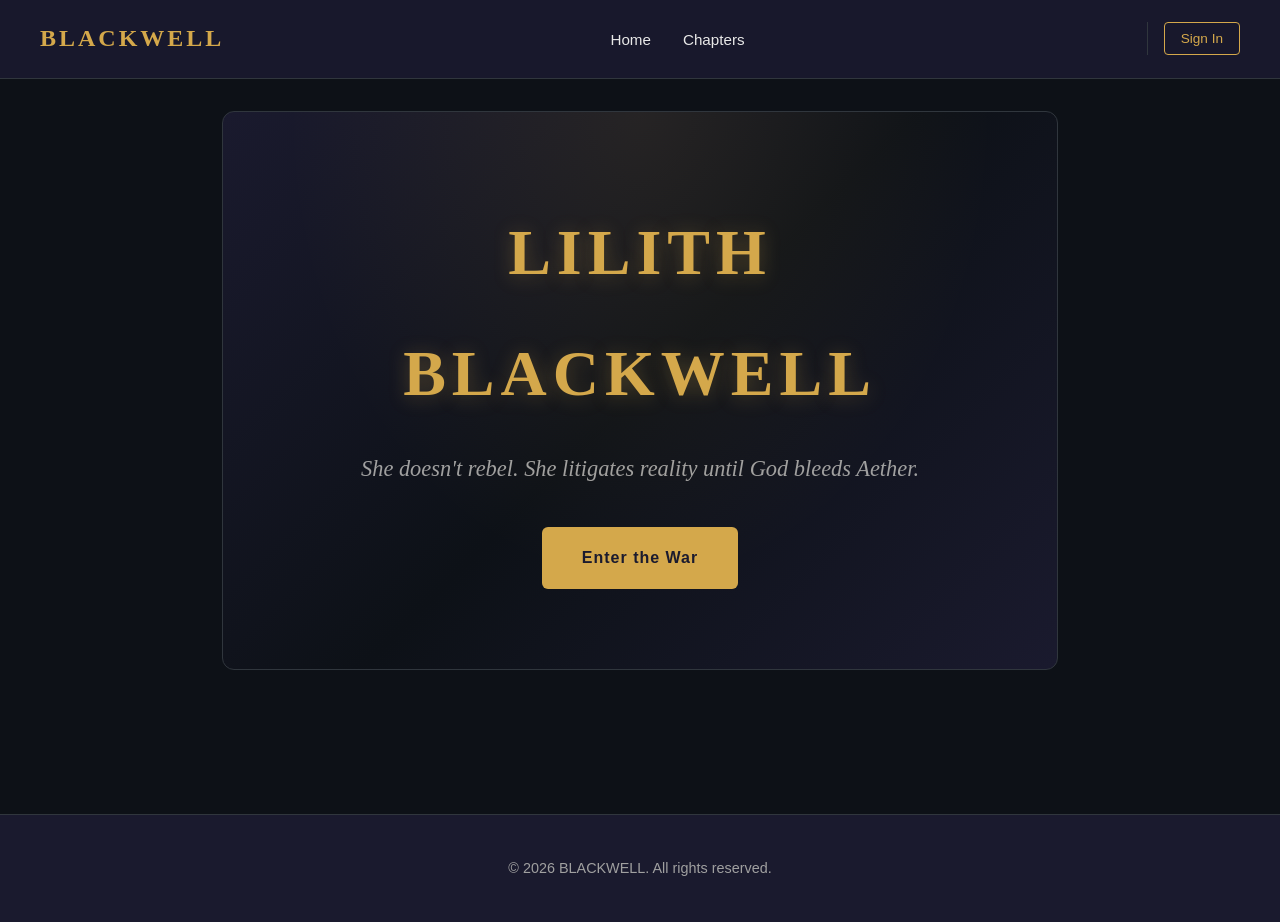
==== commit 79158376: "Simplify homepage - remove intro and chapter preview sections" ====
--- a/index.html
+++ b/index.html
@@ -31,23 +31,6 @@
             <p class="tagline">She doesn't rebel. She litigates reality until God bleeds Aether.</p>
             <a href="chapters.html" class="cta-button">Enter the War</a>
         </section>
-
-        <section class="intro">
-            <h2>Dark Magic-Tech War Epic</h2>
-            <p>In 2020, humanity discovered Aether — a force shaped by consciousness. The "pandemic" was a lie. The lockdowns were containment. The deaths were real, but not from any virus. They weaponized it. They built empires with it. And they accidentally proved that God is not the creator... but the largest thought-form ever made. A parasite feeding on belief.</p>
-            <p>One woman refuses to kneel. A defense lawyer with no empathy and perfect legal precision. She joins the honest monsters, exploits every loophole in divine law, and wages procedural warfare against Heaven itself.</p>
-            <p class="warning">⚠️ <em>Villain protagonist. War crimes. Psychological horror. No redemption arcs.</em></p>
-        </section>
-
-        <section class="latest-chapter">
-            <h2>Start Reading</h2>
-            <div class="chapter-card">
-                <span class="chapter-number">Prologue</span>
-                <h3>First Blood</h3>
-                <p>In a ruined church in downtown Baltimore, Lilith Blackwell executes her first angel and declares war on Heaven itself.</p>
-                <a href="reader.html?book=book-one&chapter=prologue" class="read-link">Read Now →</a>
-            </div>
-        </section>
     </main>
 
     <footer>
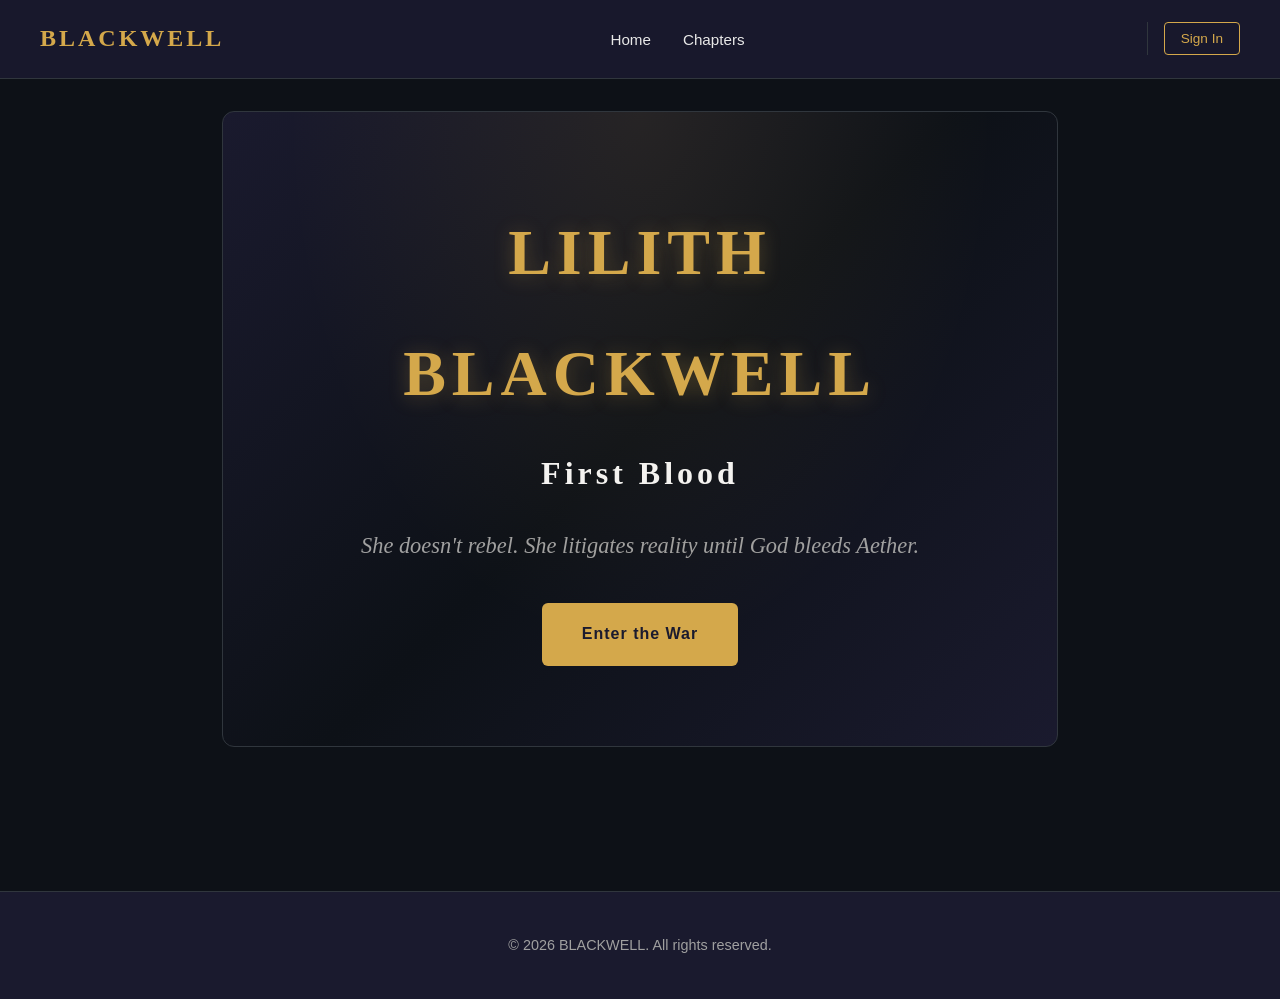
==== commit b213ed1b: "Homepage hero: LILITH BLACKWELL - First Blood with subtitle styling" ====
--- a/index.html
+++ b/index.html
@@ -28,6 +28,7 @@
     <main>
         <section class="hero">
             <h1>LILITH BLACKWELL</h1>
+            <p class="subtitle">First Blood</p>
             <p class="tagline">She doesn't rebel. She litigates reality until God bleeds Aether.</p>
             <a href="chapters.html" class="cta-button">Enter the War</a>
         </section>
--- a/css/style.css
+++ b/css/style.css
@@ -180,10 +180,19 @@
     font-family: var(--font-heading);
     font-size: 4rem;
     letter-spacing: 6px;
-    margin-bottom: 1rem;
+    margin-bottom: 0.5rem;
     color: var(--accent-color);
     text-shadow: 0 2px 20px rgba(212, 168, 75, 0.3);
     position: relative;
+}
+
+.subtitle {
+    font-family: var(--font-heading);
+    font-size: 2rem;
+    letter-spacing: 4px;
+    color: var(--white);
+    margin-bottom: 1.5rem;
+    font-weight: 600;
 }
 
 .tagline {
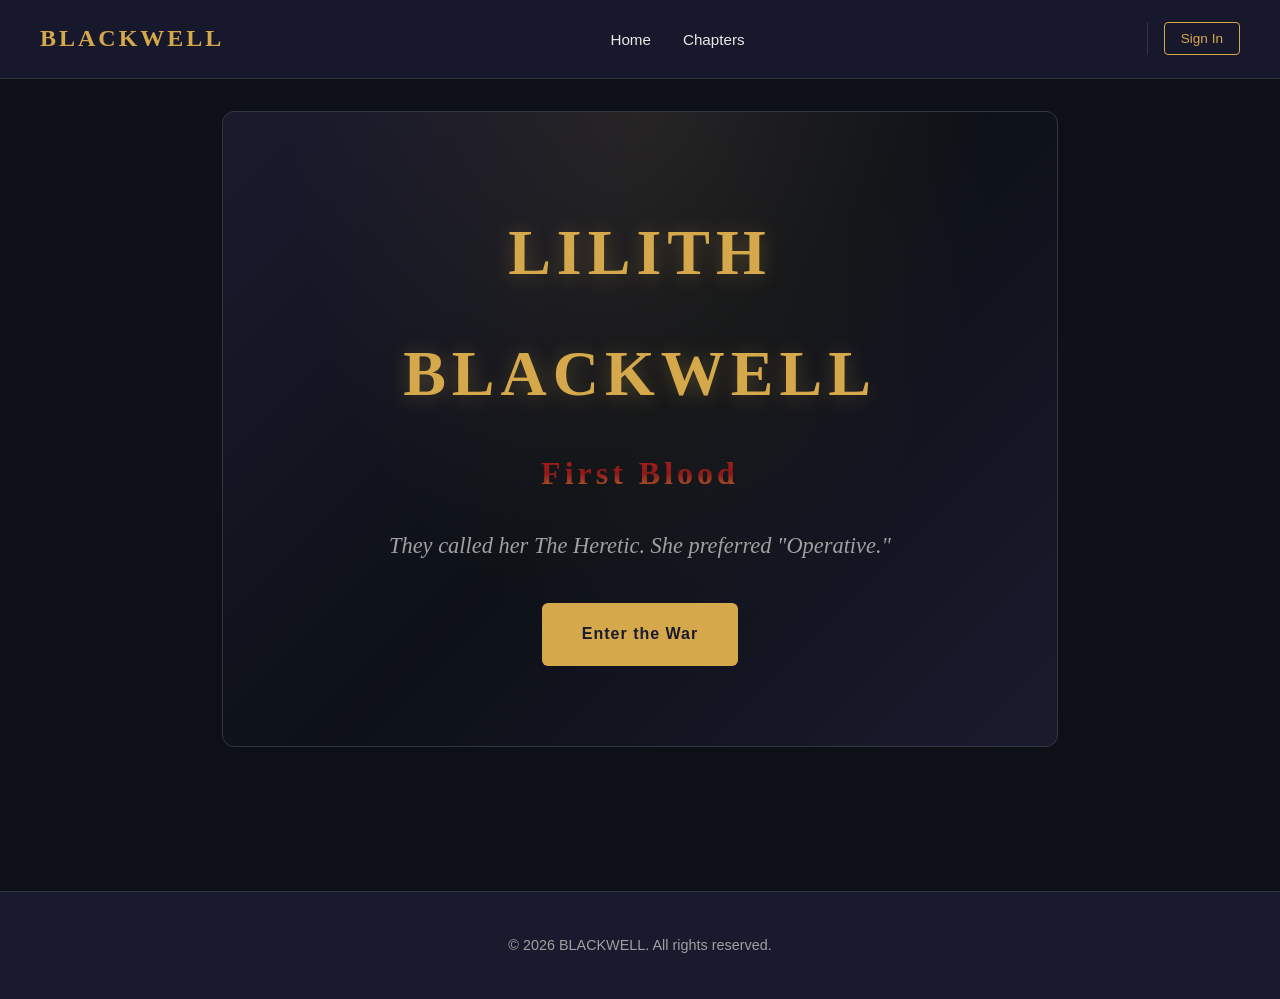
==== commit 5ffcd372: "New tagline: They called her The Heretic. She preferred Operative." ====
--- a/index.html
+++ b/index.html
@@ -29,7 +29,7 @@
         <section class="hero">
             <h1>LILITH BLACKWELL</h1>
             <p class="subtitle">First Blood</p>
-            <p class="tagline">She doesn't rebel. She litigates reality until God bleeds Aether.</p>
+            <p class="tagline">They called her The Heretic. She preferred "Operative."</p>
             <a href="chapters.html" class="cta-button">Enter the War</a>
         </section>
     </main>
--- a/css/style.css
+++ b/css/style.css
@@ -190,9 +190,12 @@
     font-family: var(--font-heading);
     font-size: 2rem;
     letter-spacing: 4px;
-    color: var(--white);
     margin-bottom: 1.5rem;
     font-weight: 600;
+    background: linear-gradient(180deg, #c41e1e 0%, #8b1515 50%, #d4a84b 100%);
+    -webkit-background-clip: text;
+    -webkit-text-fill-color: transparent;
+    background-clip: text;
 }
 
 .tagline {
